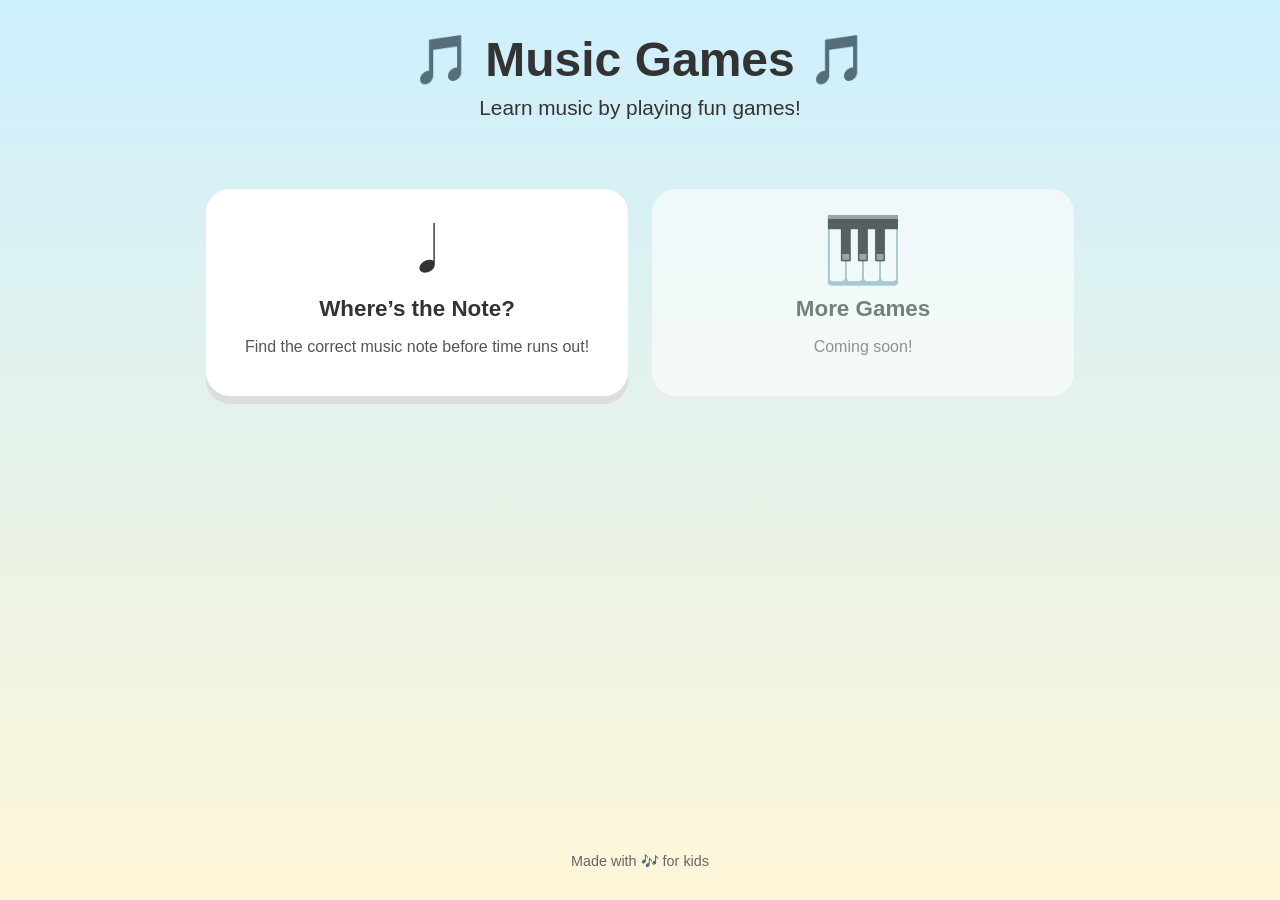
==== index.html @ 1d0a0f28 "first game" ====
<!DOCTYPE html>
<html lang="en">
<head>
  <meta charset="UTF-8" />
  <title>Music Games</title>
  <meta name="viewport" content="width=device-width, initial-scale=1.0" />
  <link rel="stylesheet" href="style.css" />
</head>
<body>
  <header class="hero">
    <h1>🎵 Music Games 🎵</h1>
    <p>Learn music by playing fun games!</p>
  </header>

  <main class="game-grid">
    <a class="game-card" href="games/where-quater/index.html">
      <div class="game-icon">𝅘𝅥</div>
      <h2>Where’s the Note?</h2>
      <p>Find the correct music note before time runs out!</p>
    </a>

    <!-- Placeholder for future games -->
    <div class="game-card coming-soon">
      <div class="game-icon">🎹</div>
      <h2>More Games</h2>
      <p>Coming soon!</p>
    </div>
  </main>

  <footer>
    <p>Made with 🎶 for kids</p>
  </footer>
</body>
</html>
---- style.css ----
/* -------------------------------
   Global Reset & Base
-------------------------------- */
* {
  box-sizing: border-box;
}

body {
  margin: 0;
  min-height: 100vh;
  font-family: "Comic Sans MS", "Trebuchet MS", sans-serif;
  background: linear-gradient(180deg, #cdeffd, #fef6d8);
  color: #333;
  display: flex;
  flex-direction: column;
  align-items: center;
}

/* -------------------------------
   Header / Hero
-------------------------------- */
.hero {
  text-align: center;
  padding: 2rem 1rem;
}

.hero h1 {
  font-size: 3rem;
  margin: 0;
}

.hero p {
  font-size: 1.3rem;
  margin-top: 0.5rem;
}

/* -------------------------------
   Game Grid
-------------------------------- */
.game-grid {
  width: 100%;
  max-width: 900px;
  padding: 1rem;
  display: grid;
  grid-template-columns: repeat(auto-fit, minmax(220px, 1fr));
  gap: 1.5rem;
}

/* -------------------------------
   Game Card
-------------------------------- */
.game-card {
  background: white;
  border-radius: 24px;
  padding: 1.5rem;
  text-align: center;
  text-decoration: none;
  color: inherit;
  box-shadow: 0 8px 0 #ddd;
  transition: transform 0.15s ease, box-shadow 0.15s ease;
}

.game-card:hover {
  transform: translateY(-6px);
  box-shadow: 0 14px 0 #ccc;
}

.game-card:active {
  transform: translateY(2px);
  box-shadow: 0 4px 0 #ccc;
}

/* -------------------------------
   Icons & Text
-------------------------------- */
.game-icon {
  font-size: 4rem;
  margin-bottom: 0.5rem;
}

.game-card h2 {
  margin: 0.5rem 0;
  font-size: 1.4rem;
}

.game-card p {
  font-size: 1rem;
  color: #555;
}

/* -------------------------------
   Coming Soon
-------------------------------- */
.coming-soon {
  opacity: 0.6;
  cursor: default;
  box-shadow: 0 8px 0 #eee;
}

.coming-soon:hover {
  transform: none;
}

/* -------------------------------
   Footer
-------------------------------- */
footer {
  margin-top: auto;
  padding: 1rem;
  font-size: 0.9rem;
  color: #666;
}
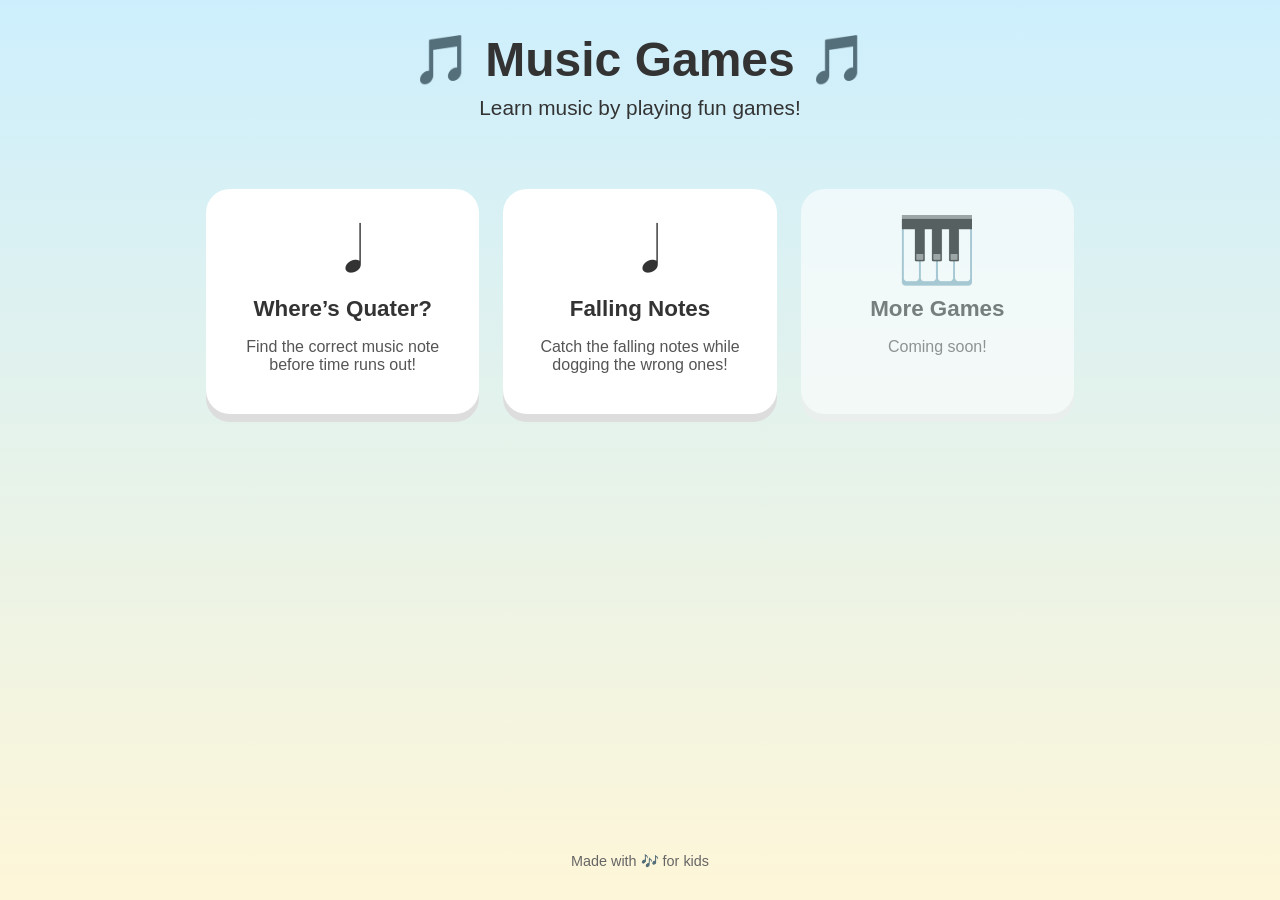
==== commit a4501250: "added falling notes game and instructions for both" ====
--- a/index.html
+++ b/index.html
@@ -15,8 +15,14 @@
   <main class="game-grid">
     <a class="game-card" href="games/where-quater/index.html">
       <div class="game-icon">𝅘𝅥</div>
-      <h2>Where’s the Note?</h2>
+      <h2>Where’s Quater?</h2>
       <p>Find the correct music note before time runs out!</p>
+    </a>
+
+    <a class="game-card" href="games/falling-notes/index.html">
+      <div class="game-icon">𝅘𝅥</div>
+      <h2>Falling Notes</h2>
+      <p>Catch the falling notes while dogging the wrong ones!</p>
     </a>
 
     <!-- Placeholder for future games -->
--- a/style.css
+++ b/style.css
@@ -110,3 +110,18 @@
   font-size: 0.9rem;
   color: #666;
 }
+
+
+
+@keyframes shake {
+  0% { transform: translateX(0); }
+  20% { transform: translateX(-8px); }
+  40% { transform: translateX(8px); }
+  60% { transform: translateX(-6px); }
+  80% { transform: translateX(6px); }
+  100% { transform: translateX(0); }
+}
+
+canvas.shake {
+  animation: shake 0.3s;
+}
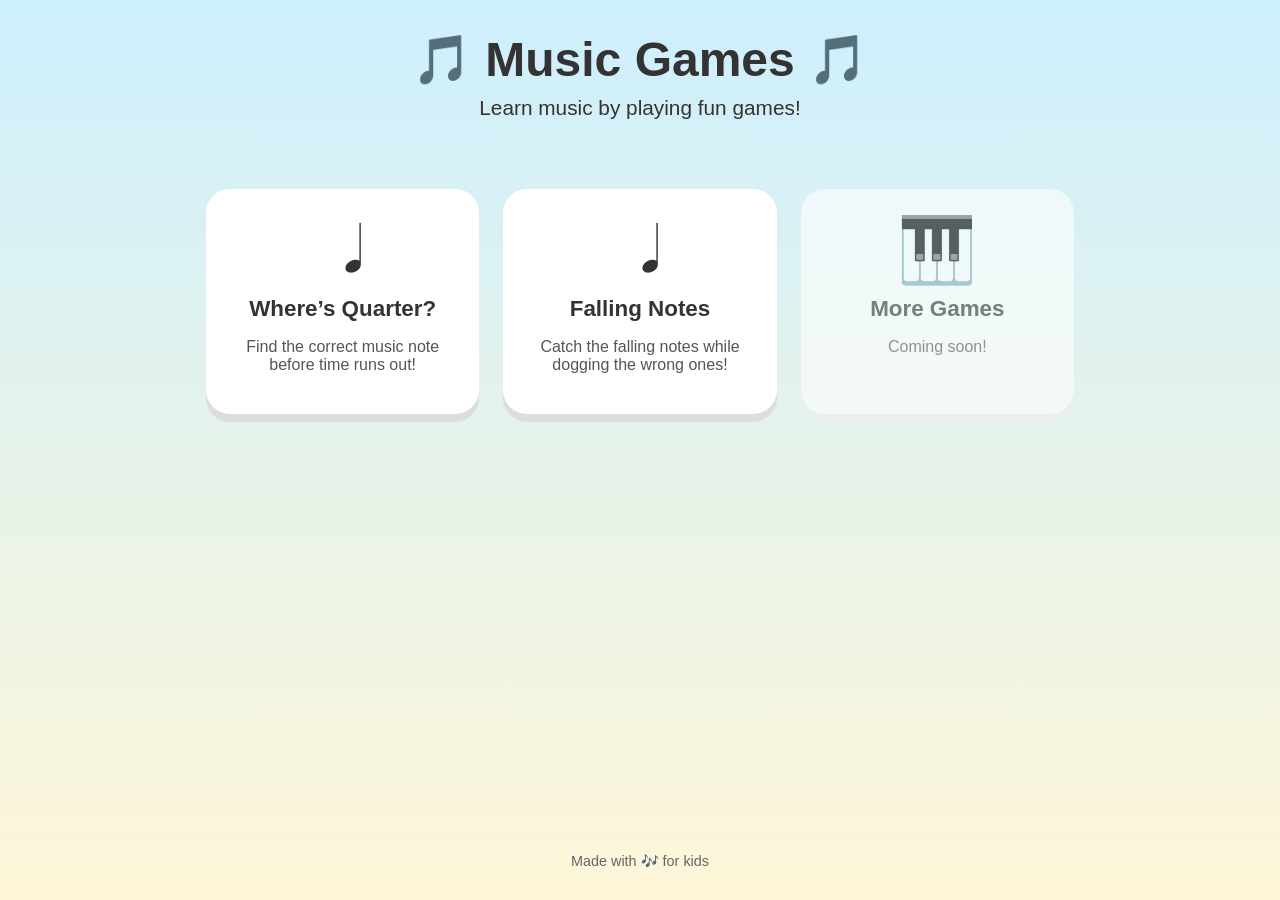
==== commit 94e4227b: "Update index.html" ====
--- a/index.html
+++ b/index.html
@@ -15,7 +15,7 @@
   <main class="game-grid">
     <a class="game-card" href="games/where-quater/index.html">
       <div class="game-icon">𝅘𝅥</div>
-      <h2>Where’s Quater?</h2>
+      <h2>Where’s Quarter?</h2>
       <p>Find the correct music note before time runs out!</p>
     </a>
 
--- a/style.css
+++ b/style.css
@@ -102,6 +102,54 @@
 }
 
 /* -------------------------------
+   Instructions (NEW)
+-------------------------------- */
+.instructions {
+  background: white;
+  border-radius: 20px;
+  padding: 1.2rem 1.5rem;
+  margin: 1rem auto;
+  max-width: 700px;
+  box-shadow: 0 6px 0 #ddd;
+  text-align: left;
+}
+
+.instructions h2 {
+  margin-top: 0;
+  font-size: 1.6rem;
+  text-align: center;
+}
+
+.instructions h3 {
+  margin-bottom: 0.3rem;
+  font-size: 1.2rem;
+}
+
+.instructions ul {
+  padding-left: 1.4rem;
+  margin: 0.5rem 0;
+}
+
+.instructions li {
+  margin-bottom: 0.4rem;
+  font-size: 1.05rem;
+}
+
+.instructions strong {
+  color: #1b9aaa;
+}
+
+/* Tip box */
+.instructions .tip {
+  margin-top: 0.7rem;
+  padding: 0.6rem 0.8rem;
+  background: #fff4cc;
+  border-radius: 12px;
+  font-size: 1rem;
+  text-align: center;
+}
+
+/* -------------------------------
    Footer
 -------------------------------- */
 footer {
@@ -110,18 +158,3 @@
   font-size: 0.9rem;
   color: #666;
 }
-
-
-
-@keyframes shake {
-  0% { transform: translateX(0); }
-  20% { transform: translateX(-8px); }
-  40% { transform: translateX(8px); }
-  60% { transform: translateX(-6px); }
-  80% { transform: translateX(6px); }
-  100% { transform: translateX(0); }
-}
-
-canvas.shake {
-  animation: shake 0.3s;
-}
